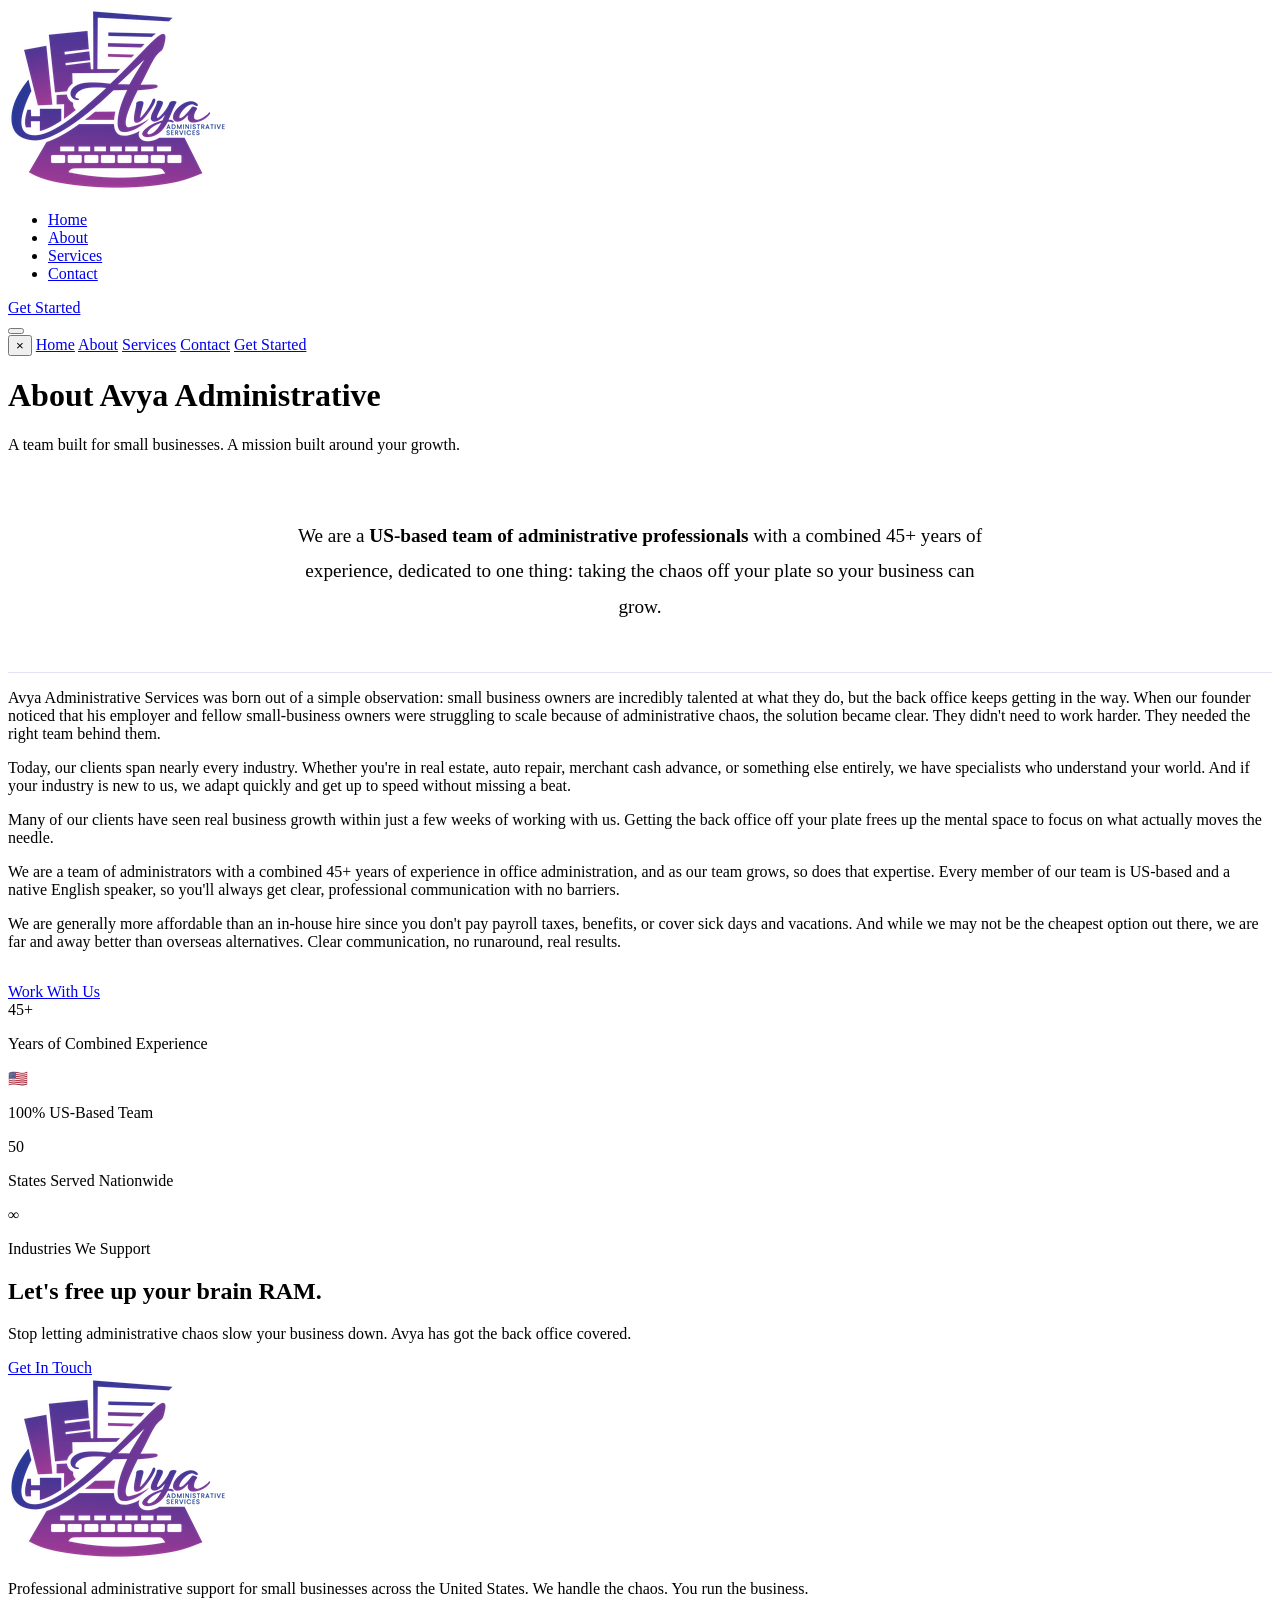
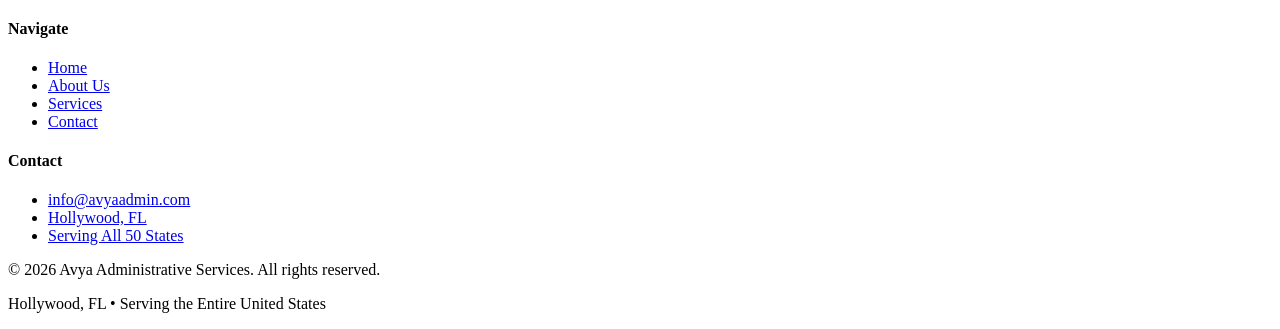
==== about.html @ 972e84f7 "Add files via upload" ====
<!DOCTYPE html>
<html lang="en">
<head>
  <meta charset="UTF-8" />
  <meta name="viewport" content="width=device-width, initial-scale=1.0" />
  <title>About Us | Avya Administrative Services</title>
  <meta name="description" content="Learn about Avya Administrative Services and our team of experienced US-based administrators." />
  <link rel="stylesheet" href="css/style.css" />

  <style>
    nav.scrolled { background: rgba(255,255,255,0.97) !important; backdrop-filter: blur(10px); box-shadow: 0 2px 20px rgba(0,0,0,0.08); padding: 10px 0; }
    nav.scrolled .nav-links a { color: #2d2d2d !important; }
    nav.scrolled .hamburger span { background: #2d2d2d !important; }
  </style>
</head>
<body>

  <!-- ===== NAVIGATION ===== -->
  <nav id="navbar">
    <div class="nav-inner">
      <a href="index.html" class="nav-logo">
        <img src="[data-uri]" alt="Avya Administrative Services" />
      </a>
      <ul class="nav-links">
        <li><a href="index.html">Home</a></li>
        <li><a href="about.html" class="active">About</a></li>
        <li><a href="services.html">Services</a></li>
        <li><a href="contact.html">Contact</a></li>
      </ul>
      <div class="nav-cta">
        <a href="contact.html" class="btn btn-primary">Get Started</a>
      </div>
      <button class="hamburger" id="hamburger" aria-label="Open menu">
        <span></span><span></span><span></span>
      </button>
    </div>
  </nav>

  <!-- Mobile Menu -->
  <div class="mobile-menu" id="mobileMenu">
    <button class="mobile-close" id="mobileClose">&times;</button>
    <a href="index.html" onclick="closeMobile()">Home</a>
    <a href="about.html" onclick="closeMobile()">About</a>
    <a href="services.html" onclick="closeMobile()">Services</a>
    <a href="contact.html" onclick="closeMobile()">Contact</a>
    <a href="contact.html" class="btn btn-primary" onclick="closeMobile()">Get Started</a>
  </div>

  <!-- ===== PAGE HERO ===== -->
  <div class="page-hero">
    <h1>About <span class="gradient-text">Avya Administrative</span></h1>
    <p>A team built for small businesses. A mission built around your growth.</p>
  </div>

  <!-- ===== INTRO STRIP ===== -->
  <section style="padding: 48px 0; background: var(--light); border-bottom: 1px solid #e8e0f5;">
    <div class="container" style="text-align: center;">
      <p style="font-size: 1.2rem; color: var(--text); max-width: 700px; margin: 0 auto; line-height: 1.85;">
        We are a <strong>US-based team of administrative professionals</strong> with a combined 45+ years of experience, dedicated to one thing: taking the chaos off your plate so your business can grow.
      </p>
    </div>
  </section>

  <!-- ===== ABOUT CONTENT ===== -->
  <section>
    <div class="container">
      <div class="about-content">
        <div class="about-text">
          <p>Avya Administrative Services was born out of a simple observation: small business owners are incredibly talented at what they do, but the back office keeps getting in the way. When our founder noticed that his employer and fellow small-business owners were struggling to scale because of administrative chaos, the solution became clear. They didn't need to work harder. They needed the right team behind them.</p>

          <p>Today, our clients span nearly every industry. Whether you're in real estate, auto repair, merchant cash advance, or something else entirely, we have specialists who understand your world. And if your industry is new to us, we adapt quickly and get up to speed without missing a beat.</p>

          <p>Many of our clients have seen real business growth within just a few weeks of working with us. Getting the back office off your plate frees up the mental space to focus on what actually moves the needle.</p>

          <p>We are a team of administrators with a combined 45+ years of experience in office administration, and as our team grows, so does that expertise. Every member of our team is US-based and a native English speaker, so you'll always get clear, professional communication with no barriers.</p>

          <p>We are generally more affordable than an in-house hire since you don't pay payroll taxes, benefits, or cover sick days and vacations. And while we may not be the cheapest option out there, we are far and away better than overseas alternatives. Clear communication, no runaround, real results.</p>

          <div style="margin-top: 32px;">
            <a href="contact.html" class="btn btn-primary">Work With Us</a>
          </div>
        </div>

        <div class="about-stats">
          <div class="stat-card">
            <div class="num">45+</div>
            <p>Years of Combined Experience</p>
          </div>
          <div class="stat-card">
            <div class="num">🇺🇸</div>
            <p>100% US-Based Team</p>
          </div>
          <div class="stat-card">
            <div class="num">50</div>
            <p>States Served Nationwide</p>
          </div>
          <div class="stat-card">
            <div class="num">∞</div>
            <p>Industries We Support</p>
          </div>
        </div>
      </div>
    </div>
  </section>

  <!-- ===== CTA BAND ===== -->
  <div class="cta-band">
    <h2>Let's free up your brain RAM.</h2>
    <p>Stop letting administrative chaos slow your business down. Avya has got the back office covered.</p>
    <a href="contact.html" class="btn btn-white">Get In Touch</a>
  </div>

  <!-- ===== FOOTER ===== -->
  <footer>
    <div class="footer-inner">
      <div class="footer-top">
        <div class="footer-brand">
          <img src="[data-uri]" alt="Avya Administrative Services" />
          <p>Professional administrative support for small businesses across the United States. We handle the chaos. You run the business.</p>
        </div>
        <div class="footer-col">
          <h4>Navigate</h4>
          <ul>
            <li><a href="index.html">Home</a></li>
            <li><a href="about.html">About Us</a></li>
            <li><a href="services.html">Services</a></li>
            <li><a href="contact.html">Contact</a></li>
          </ul>
        </div>
        <div class="footer-col">
          <h4>Contact</h4>
          <ul>
            <li><a href="mailto:info@avyaadmin.com">info@avyaadmin.com</a></li>
            <li><a href="#">Hollywood, FL</a></li>
            <li><a href="#">Serving All 50 States</a></li>
          </ul>
        </div>
      </div>
      <div class="footer-bottom">
        <p>&copy; 2026 Avya Administrative Services. All rights reserved.</p>
        <p>Hollywood, FL &bull; Serving the Entire United States</p>
      </div>
    </div>
  </footer>
  <script>
    var navbar = document.getElementById('navbar');
    navbar.classList.add('scrolled');
    window.addEventListener('scroll', function() {
      navbar.classList.toggle('scrolled', window.scrollY > 40);
    });
    var hamburger = document.getElementById('hamburger');
    var mobileMenu = document.getElementById('mobileMenu');
    var mobileClose = document.getElementById('mobileClose');
    hamburger.addEventListener('click', function() { mobileMenu.classList.add('open'); });
    mobileClose.addEventListener('click', function() { mobileMenu.classList.remove('open'); });
    function closeMobile() { mobileMenu.classList.remove('open'); }
  </script>
</body>
</html>
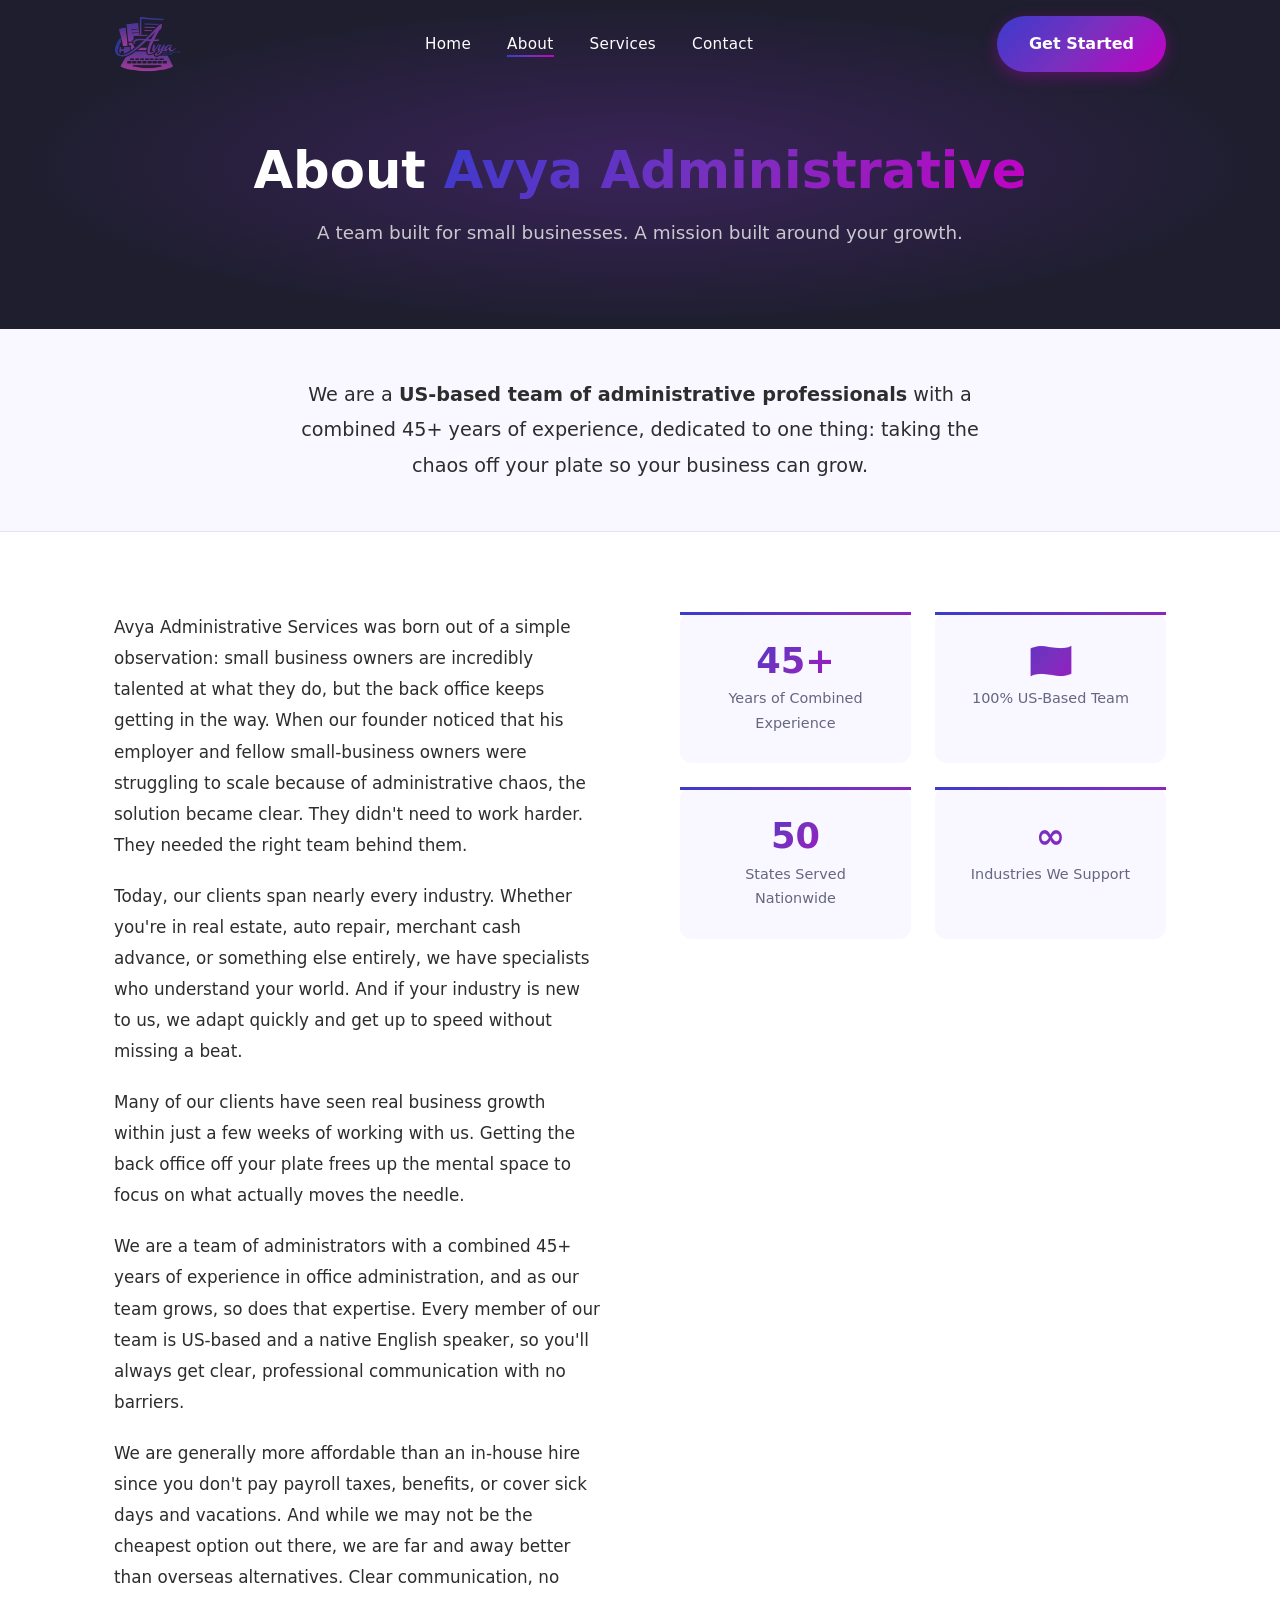
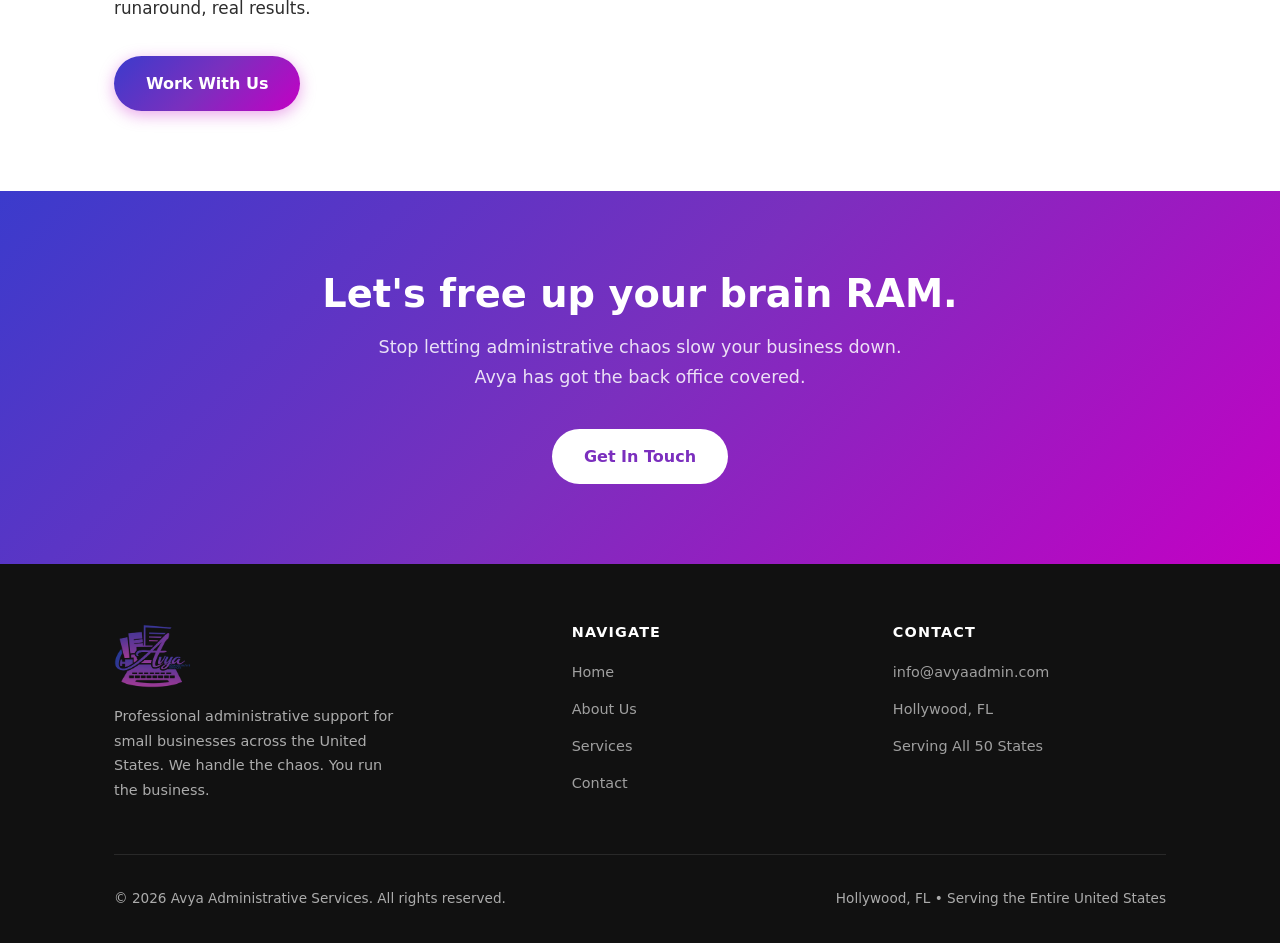
==== commit 4c478204: "Add files via upload" ====
--- a/about.html
+++ b/about.html
@@ -5,7 +5,695 @@
   <meta name="viewport" content="width=device-width, initial-scale=1.0" />
   <title>About Us | Avya Administrative Services</title>
   <meta name="description" content="Learn about Avya Administrative Services and our team of experienced US-based administrators." />
-  <link rel="stylesheet" href="css/style.css" />
+  <style>
+/* ============================================
+   Avya Administrative Services - Main Stylesheet
+   ============================================ */
+
+/* --- Reset & Base --- */
+*, *::before, *::after { box-sizing: border-box; margin: 0; padding: 0; }
+
+:root {
+  --purple:     #7B2FBE;
+  --magenta:    #C400C4;
+  --blue-grad:  #3B3BCC;
+  --grad:       linear-gradient(135deg, #3B3BCC 0%, #7B2FBE 50%, #C400C4 100%);
+  --dark:       #111111;
+  --dark-soft:  #1e1e2e;
+  --light:      #f9f7ff;
+  --white:      #ffffff;
+  --text:       #2d2d2d;
+  --text-light: #666680;
+  --radius:     12px;
+  --shadow:     0 4px 24px rgba(123, 47, 190, 0.15);
+  --transition: all 0.3s ease;
+}
+
+html { scroll-behavior: smooth; }
+
+body {
+  font-family: 'Segoe UI', system-ui, -apple-system, sans-serif;
+  color: var(--text);
+  background: var(--white);
+  line-height: 1.7;
+  font-size: 16px;
+}
+
+img { max-width: 100%; height: auto; display: block; }
+a  { color: inherit; text-decoration: none; }
+
+/* --- Typography --- */
+h1, h2, h3, h4 {
+  line-height: 1.2;
+  font-weight: 700;
+}
+
+h1 { font-size: clamp(2rem, 5vw, 3.2rem); }
+h2 { font-size: clamp(1.6rem, 3.5vw, 2.4rem); }
+h3 { font-size: 1.25rem; }
+
+.gradient-text {
+  background: var(--grad);
+  -webkit-background-clip: text;
+  -webkit-text-fill-color: transparent;
+  background-clip: text;
+}
+
+/* --- Layout --- */
+.container {
+  max-width: 1100px;
+  margin: 0 auto;
+  padding: 0 24px;
+}
+
+section { padding: 80px 0; }
+
+/* --- Buttons --- */
+.btn {
+  display: inline-block;
+  padding: 14px 32px;
+  border-radius: 50px;
+  font-weight: 600;
+  font-size: 1rem;
+  cursor: pointer;
+  transition: var(--transition);
+  border: none;
+}
+
+.btn-primary {
+  background: var(--grad);
+  color: var(--white);
+  box-shadow: 0 4px 16px rgba(196, 0, 196, 0.35);
+}
+
+.btn-primary:hover {
+  transform: translateY(-2px);
+  box-shadow: 0 8px 24px rgba(196, 0, 196, 0.45);
+}
+
+.btn-outline {
+  background: transparent;
+  color: var(--white);
+  border: 2px solid var(--white);
+}
+
+.btn-outline:hover {
+  background: var(--white);
+  color: var(--purple);
+}
+
+/* ============================================
+   NAVIGATION
+   ============================================ */
+nav {
+  position: fixed;
+  top: 0;
+  left: 0;
+  right: 0;
+  z-index: 100;
+  padding: 16px 0;
+  transition: var(--transition);
+  background: transparent;
+}
+
+nav.scrolled {
+  background: rgba(255, 255, 255, 0.97);
+  backdrop-filter: blur(10px);
+  padding: 10px 0;
+  box-shadow: 0 2px 20px rgba(0,0,0,0.08);
+}
+
+nav.scrolled .nav-links a {
+  color: var(--text);
+}
+
+nav.scrolled .nav-links a::after {
+  background: var(--grad);
+}
+
+nav.scrolled .hamburger span {
+  background: var(--text);
+}
+
+.nav-inner {
+  display: flex;
+  align-items: center;
+  justify-content: space-between;
+  max-width: 1100px;
+  margin: 0 auto;
+  padding: 0 24px;
+}
+
+.nav-logo img { height: 56px; width: auto; }
+
+.nav-links {
+  display: flex;
+  gap: 36px;
+  list-style: none;
+}
+
+.nav-links a {
+  color: var(--white);
+  font-weight: 500;
+  font-size: 0.95rem;
+  letter-spacing: 0.02em;
+  position: relative;
+  padding-bottom: 4px;
+}
+
+.nav-links a::after {
+  content: '';
+  position: absolute;
+  bottom: 0;
+  left: 0;
+  width: 0;
+  height: 2px;
+  background: var(--grad);
+  transition: var(--transition);
+}
+
+.nav-links a:hover::after,
+.nav-links a.active::after { width: 100%; }
+
+.nav-cta { display: flex; align-items: center; }
+
+/* Hamburger */
+.hamburger {
+  display: none;
+  flex-direction: column;
+  gap: 5px;
+  cursor: pointer;
+  padding: 4px;
+}
+
+.hamburger span {
+  display: block;
+  width: 24px;
+  height: 2px;
+  background: var(--white);
+  border-radius: 2px;
+  transition: var(--transition);
+}
+
+.mobile-menu {
+  display: none;
+  position: fixed;
+  top: 0; left: 0; right: 0; bottom: 0;
+  background: rgba(17,17,17,0.97);
+  z-index: 99;
+  flex-direction: column;
+  align-items: center;
+  justify-content: center;
+  gap: 32px;
+}
+
+.mobile-menu.open { display: flex; }
+
+.mobile-menu a {
+  color: var(--white);
+  font-size: 1.5rem;
+  font-weight: 600;
+}
+
+.mobile-close {
+  position: absolute;
+  top: 24px; right: 24px;
+  color: var(--white);
+  font-size: 2rem;
+  cursor: pointer;
+  background: none;
+  border: none;
+}
+
+/* ============================================
+   HERO
+   ============================================ */
+.hero {
+  min-height: 100vh;
+  background: var(--dark-soft);
+  display: flex;
+  align-items: center;
+  position: relative;
+  overflow: hidden;
+}
+
+.hero::before {
+  content: '';
+  position: absolute;
+  inset: 0;
+  background:
+    radial-gradient(ellipse at 70% 50%, rgba(123,47,190,0.25) 0%, transparent 60%),
+    radial-gradient(ellipse at 20% 80%, rgba(196,0,196,0.15) 0%, transparent 50%);
+}
+
+.hero-inner {
+  position: relative;
+  z-index: 1;
+  display: grid;
+  grid-template-columns: 1fr 1fr;
+  gap: 60px;
+  align-items: center;
+  max-width: 1100px;
+  margin: 0 auto;
+  padding: 120px 24px 80px;
+}
+
+.hero-text h1 {
+  color: var(--white);
+  margin-bottom: 20px;
+}
+
+.hero-text .tagline {
+  font-size: clamp(1.1rem, 2.5vw, 1.4rem);
+  color: rgba(255,255,255,0.8);
+  margin-bottom: 36px;
+  font-weight: 400;
+}
+
+.hero-text .tagline strong {
+  color: var(--white);
+  font-weight: 600;
+}
+
+.hero-btns { display: flex; gap: 16px; flex-wrap: wrap; }
+
+.hero-logo {
+  display: flex;
+  justify-content: center;
+  align-items: center;
+}
+
+.hero-logo img {
+  max-width: 380px;
+  width: 100%;
+  filter: drop-shadow(0 8px 32px rgba(196,0,196,0.4));
+  animation: float 4s ease-in-out infinite;
+}
+
+@keyframes float {
+  0%, 100% { transform: translateY(0); }
+  50%       { transform: translateY(-12px); }
+}
+
+/* ============================================
+   SECTION: SERVICES OVERVIEW (Home)
+   ============================================ */
+.services-overview {
+  background: var(--light);
+}
+
+.section-header {
+  text-align: center;
+  margin-bottom: 56px;
+}
+
+.section-header .eyebrow {
+  font-size: 0.85rem;
+  font-weight: 700;
+  letter-spacing: 0.12em;
+  text-transform: uppercase;
+  background: var(--grad);
+  -webkit-background-clip: text;
+  -webkit-text-fill-color: transparent;
+  background-clip: text;
+  margin-bottom: 12px;
+}
+
+.section-header h2 { margin-bottom: 16px; }
+
+.section-header p {
+  max-width: 560px;
+  margin: 0 auto;
+  color: var(--text-light);
+  font-size: 1.05rem;
+}
+
+.services-grid {
+  display: grid;
+  grid-template-columns: repeat(auto-fit, minmax(280px, 1fr));
+  gap: 28px;
+}
+
+.service-card {
+  background: var(--white);
+  border-radius: var(--radius);
+  padding: 36px 28px;
+  box-shadow: var(--shadow);
+  transition: var(--transition);
+  border-top: 3px solid transparent;
+  border-image: var(--grad) 1;
+}
+
+.service-card:hover {
+  transform: translateY(-6px);
+  box-shadow: 0 12px 40px rgba(123,47,190,0.2);
+}
+
+.service-icon {
+  width: 52px;
+  height: 52px;
+  border-radius: 12px;
+  background: var(--grad);
+  display: flex;
+  align-items: center;
+  justify-content: center;
+  margin-bottom: 20px;
+  font-size: 1.4rem;
+}
+
+.service-card h3 { margin-bottom: 10px; }
+
+.service-card p { color: var(--text-light); font-size: 0.95rem; }
+
+/* ============================================
+   SECTION: WHY AVYA
+   ============================================ */
+.why-avya {
+  background: var(--dark-soft);
+  color: var(--white);
+}
+
+.why-grid {
+  display: grid;
+  grid-template-columns: repeat(auto-fit, minmax(200px, 1fr));
+  gap: 40px;
+  text-align: center;
+}
+
+.why-item .number {
+  font-size: 3rem;
+  font-weight: 800;
+  background: var(--grad);
+  -webkit-background-clip: text;
+  -webkit-text-fill-color: transparent;
+  background-clip: text;
+  line-height: 1;
+  margin-bottom: 8px;
+}
+
+.why-item h3 {
+  color: var(--white);
+  margin-bottom: 8px;
+}
+
+.why-item p {
+  color: rgba(255,255,255,0.65);
+  font-size: 0.95rem;
+}
+
+/* ============================================
+   SECTION: CTA BAND
+   ============================================ */
+.cta-band {
+  background: var(--grad);
+  text-align: center;
+  padding: 80px 24px;
+}
+
+.cta-band h2 { color: var(--white); margin-bottom: 16px; }
+
+.cta-band p {
+  color: rgba(255,255,255,0.85);
+  font-size: 1.1rem;
+  margin-bottom: 36px;
+  max-width: 540px;
+  margin-left: auto;
+  margin-right: auto;
+}
+
+.btn-white {
+  background: var(--white);
+  color: var(--purple);
+  font-weight: 700;
+}
+
+.btn-white:hover {
+  transform: translateY(-2px);
+  box-shadow: 0 8px 24px rgba(0,0,0,0.2);
+}
+
+/* ============================================
+   PAGE HERO (inner pages)
+   ============================================ */
+.page-hero {
+  background: var(--dark-soft);
+  padding: 140px 24px 80px;
+  text-align: center;
+  position: relative;
+  overflow: hidden;
+}
+
+.page-hero::before {
+  content: '';
+  position: absolute;
+  inset: 0;
+  background: radial-gradient(ellipse at 50% 50%, rgba(123,47,190,0.3) 0%, transparent 70%);
+}
+
+.page-hero h1 { color: var(--white); position: relative; z-index: 1; }
+.page-hero p  {
+  color: rgba(255,255,255,0.75);
+  font-size: 1.15rem;
+  margin-top: 16px;
+  position: relative;
+  z-index: 1;
+}
+
+/* ============================================
+   ABOUT PAGE
+   ============================================ */
+.about-content {
+  display: grid;
+  grid-template-columns: 1fr 1fr;
+  gap: 80px;
+  align-items: start;
+}
+
+.about-text p {
+  color: var(--text);
+  font-size: 1.05rem;
+  margin-bottom: 20px;
+  line-height: 1.85;
+}
+
+.about-stats {
+  display: grid;
+  grid-template-columns: 1fr 1fr;
+  gap: 24px;
+}
+
+.stat-card {
+  background: var(--light);
+  border-radius: var(--radius);
+  padding: 28px 24px;
+  text-align: center;
+  border-top: 3px solid;
+  border-image: var(--grad) 1;
+}
+
+.stat-card .num {
+  font-size: 2.2rem;
+  font-weight: 800;
+  background: var(--grad);
+  -webkit-background-clip: text;
+  -webkit-text-fill-color: transparent;
+  background-clip: text;
+  line-height: 1;
+  margin-bottom: 8px;
+}
+
+.stat-card p { font-size: 0.9rem; color: var(--text-light); font-weight: 500; }
+
+/* ============================================
+   SERVICES PAGE
+   ============================================ */
+.services-full .services-grid {
+  grid-template-columns: repeat(auto-fit, minmax(300px, 1fr));
+}
+
+.more-banner {
+  margin-top: 60px;
+  background: var(--grad);
+  border-radius: var(--radius);
+  padding: 48px 40px;
+  text-align: center;
+  color: var(--white);
+}
+
+.more-banner h3 { font-size: 1.6rem; margin-bottom: 12px; }
+.more-banner p  { opacity: 0.85; margin-bottom: 28px; }
+
+/* ============================================
+   CONTACT PAGE
+   ============================================ */
+.contact-layout {
+  display: grid;
+  grid-template-columns: 1fr 1.4fr;
+  gap: 60px;
+  align-items: start;
+}
+
+.contact-info h2 { margin-bottom: 28px; }
+
+.contact-item {
+  display: flex;
+  align-items: flex-start;
+  gap: 16px;
+  margin-bottom: 28px;
+}
+
+.contact-item .icon {
+  width: 44px;
+  height: 44px;
+  border-radius: 10px;
+  background: var(--grad);
+  display: flex;
+  align-items: center;
+  justify-content: center;
+  font-size: 1.1rem;
+  flex-shrink: 0;
+  color: white;
+}
+
+.contact-item .detail strong {
+  display: block;
+  font-weight: 600;
+  margin-bottom: 4px;
+}
+
+.contact-item .detail p { color: var(--text-light); font-size: 0.95rem; }
+
+.contact-form {
+  background: var(--light);
+  border-radius: var(--radius);
+  padding: 44px 40px;
+  box-shadow: var(--shadow);
+}
+
+.contact-form h3 { margin-bottom: 28px; font-size: 1.4rem; }
+
+.form-group { margin-bottom: 20px; }
+
+.form-group label {
+  display: block;
+  font-weight: 600;
+  font-size: 0.9rem;
+  margin-bottom: 8px;
+  color: var(--text);
+}
+
+.form-group input,
+.form-group textarea,
+.form-group select {
+  width: 100%;
+  padding: 12px 16px;
+  border: 2px solid #e0d9f0;
+  border-radius: 8px;
+  font-family: inherit;
+  font-size: 0.95rem;
+  color: var(--text);
+  background: var(--white);
+  transition: var(--transition);
+  outline: none;
+}
+
+.form-group input:focus,
+.form-group textarea:focus,
+.form-group select:focus {
+  border-color: var(--purple);
+  box-shadow: 0 0 0 3px rgba(123,47,190,0.12);
+}
+
+.form-group textarea { resize: vertical; min-height: 130px; }
+
+.form-row {
+  display: grid;
+  grid-template-columns: 1fr 1fr;
+  gap: 16px;
+}
+
+/* ============================================
+   FOOTER
+   ============================================ */
+footer {
+  background: var(--dark);
+  color: rgba(255,255,255,0.65);
+  padding: 60px 0 32px;
+}
+
+.footer-inner {
+  max-width: 1100px;
+  margin: 0 auto;
+  padding: 0 24px;
+}
+
+.footer-top {
+  display: grid;
+  grid-template-columns: 1.5fr 1fr 1fr;
+  gap: 48px;
+  padding-bottom: 48px;
+  border-bottom: 1px solid rgba(255,255,255,0.1);
+  margin-bottom: 32px;
+}
+
+.footer-brand img { height: 64px; width: auto; margin-bottom: 16px; }
+
+.footer-brand p { font-size: 0.9rem; line-height: 1.7; max-width: 280px; }
+
+.footer-col h4 {
+  color: var(--white);
+  font-size: 0.9rem;
+  font-weight: 700;
+  letter-spacing: 0.08em;
+  text-transform: uppercase;
+  margin-bottom: 16px;
+}
+
+.footer-col ul { list-style: none; }
+
+.footer-col ul li { margin-bottom: 10px; }
+
+.footer-col ul li a {
+  color: rgba(255,255,255,0.6);
+  font-size: 0.9rem;
+  transition: var(--transition);
+}
+
+.footer-col ul li a:hover { color: var(--white); }
+
+.footer-bottom {
+  display: flex;
+  justify-content: space-between;
+  align-items: center;
+  font-size: 0.85rem;
+  flex-wrap: wrap;
+  gap: 12px;
+}
+
+.footer-bottom a { color: rgba(255,255,255,0.6); }
+.footer-bottom a:hover { color: var(--white); }
+
+/* ============================================
+   RESPONSIVE
+   ============================================ */
+@media (max-width: 900px) {
+  .hero-inner { grid-template-columns: 1fr; text-align: center; gap: 40px; }
+  .hero-logo { order: -1; }
+  .hero-logo img { max-width: 260px; }
+  .hero-btns { justify-content: center; }
+  .about-content { grid-template-columns: 1fr; gap: 48px; }
+  .contact-layout { grid-template-columns: 1fr; }
+  .footer-top { grid-template-columns: 1fr 1fr; }
+  .footer-brand { grid-column: span 2; }
+}
+
+@media (max-width: 640px) {
+  section { padding: 60px 0; }
+  .nav-links, .nav-cta { display: none; }
+  .hamburger { display: flex; }
+  .about-stats { grid-template-columns: 1fr 1fr; }
+  .form-row { g
+</style>
 
   <style>
     nav.scrolled { background: rgba(255,255,255,0.97) !important; backdrop-filter: blur(10px); box-shadow: 0 2px 20px rgba(0,0,0,0.08); padding: 10px 0; }
